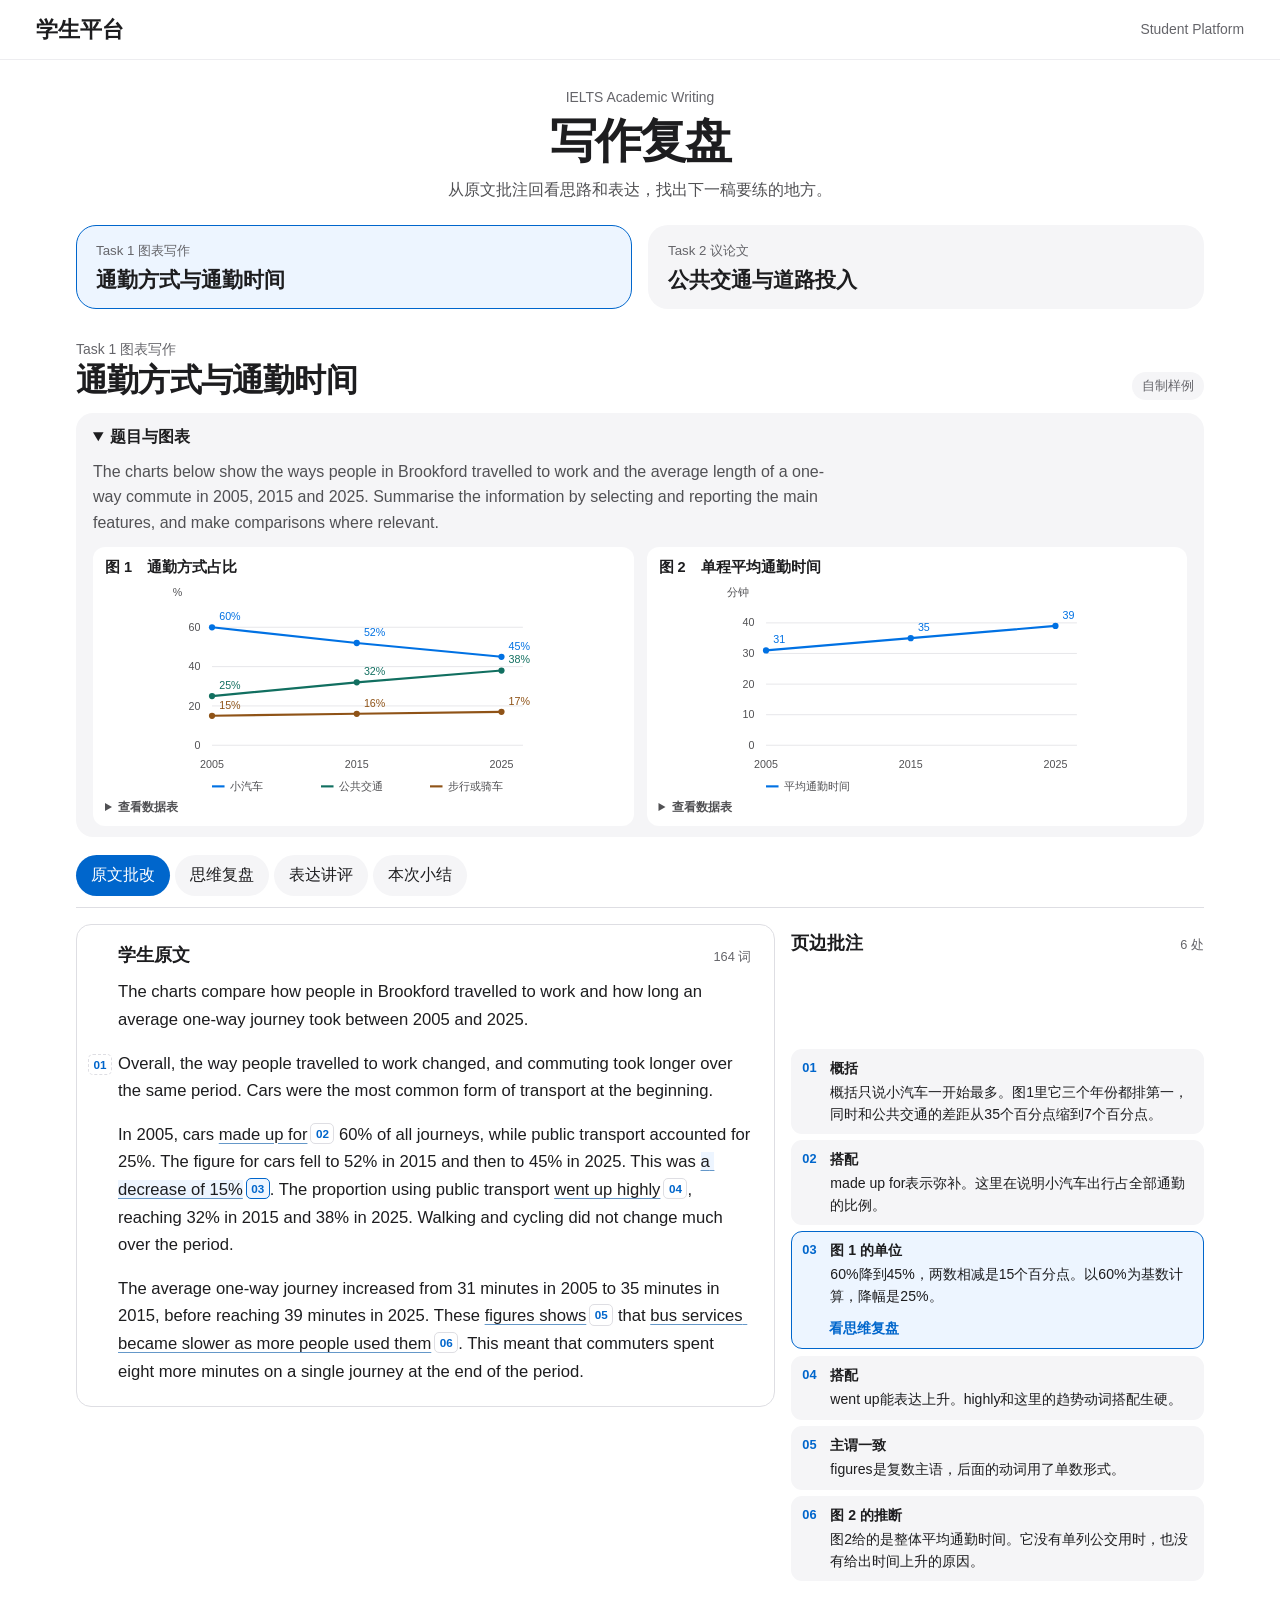
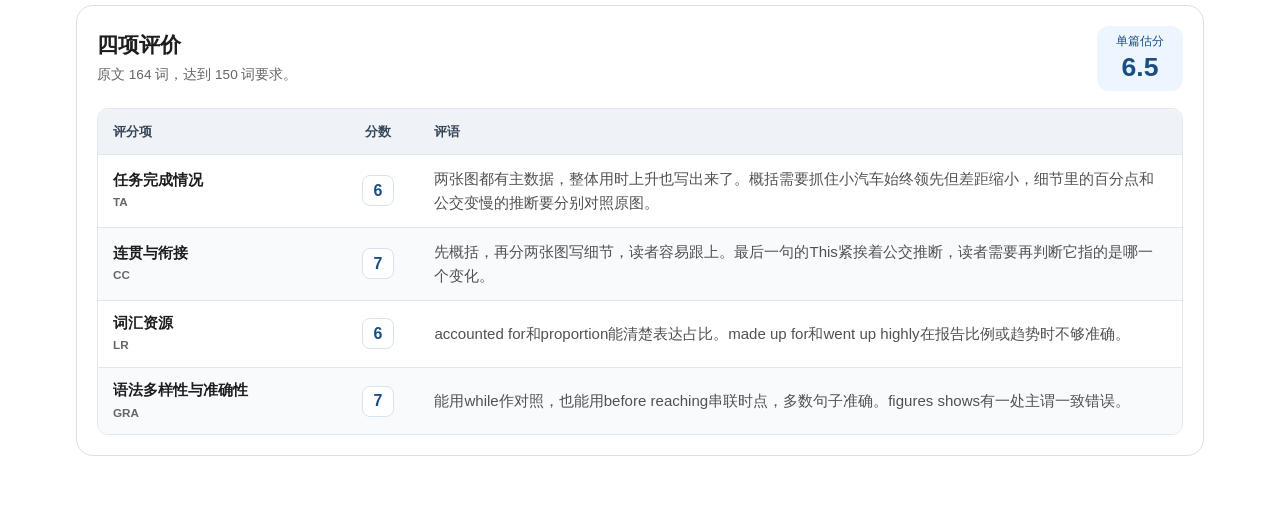
==== index.html @ 85847b87 "Publish the standalone v3 writing review" ====
<!doctype html>
<html lang="zh-CN">
<head>
  <meta charset="utf-8">
  <meta name="viewport" content="width=device-width, initial-scale=1">
  <title>学生平台写作复盘</title>
  <link rel="stylesheet" href="writing-review.css?v=assessment-3">
  <script src="writing-samples.js?v=assessment-3" defer></script>
  <script src="writing-review.js?v=assessment-3" defer></script>
</head>
<body>
  <header class="site-header">
    <div><a href="https://chaoimhinalmansour.github.io/studentplatform/">学生平台</a><span>Student Platform</span></div>
  </header>
  <main class="page">
    <section class="hero">
      <p class="kicker">IELTS Academic Writing</p>
      <h1>写作复盘</h1>
      <p>从原文批注回看思路和表达，找出下一稿要练的地方。</p>
    </section>
    <nav class="sample-list" aria-label="写作复盘样例">
      <button type="button" data-sample="task1" aria-pressed="true"><span>Task 1 图表写作</span><strong>通勤方式与通勤时间</strong></button>
      <button type="button" data-sample="task2" aria-pressed="false"><span>Task 2 议论文</span><strong>公共交通与道路投入</strong></button>
    </nav>
    <article class="review" aria-labelledby="task-title">
      <header class="task-header">
        <div><p class="kicker" id="task-label"></p><h2 id="task-title"></h2></div>
        <span class="sample-tag">自制样例</span>
      </header>
      <details id="task-material" class="material" open>
        <summary id="material-title">题目与图表</summary>
        <div id="task-prompt" lang="en"></div>
        <div id="task-figures" class="figures"></div>
      </details>
      <div class="view-tabs" role="tablist" aria-label="复盘内容">
        <button type="button" id="tab-source" role="tab" data-view="source" aria-selected="true" aria-controls="panel-source">原文批改</button>
        <button type="button" id="tab-thought" role="tab" data-view="thought" aria-selected="false" aria-controls="panel-thought" tabindex="-1">思维复盘</button>
        <button type="button" id="tab-language" role="tab" data-view="language" aria-selected="false" aria-controls="panel-language" tabindex="-1">表达讲评</button>
        <button type="button" id="tab-summary" role="tab" data-view="summary" aria-selected="false" aria-controls="panel-summary" tabindex="-1">本次小结</button>
      </div>
      <section id="panel-source" role="tabpanel" aria-labelledby="tab-source"></section>
      <section id="panel-thought" role="tabpanel" aria-labelledby="tab-thought" hidden></section>
      <section id="panel-language" role="tabpanel" aria-labelledby="tab-language" hidden></section>
      <section id="panel-summary" role="tabpanel" aria-labelledby="tab-summary" hidden></section>
      <p id="review-status" class="sr-only" aria-live="polite"></p>
      <noscript>请启用 JavaScript 以查看样稿和批注。</noscript>
    </article>
  </main>
</body>
</html>
---- writing-review.css ----
:root {
  --ink: #1d1d1f;
  --muted: #515154;
  --secondary: #65656a;
  --line: #dedee3;
  --surface: #f5f5f7;
  --blue: #0066cc;
  --light-blue: #edf5ff;
  --warm: #784715;
  --light-warm: #fff6e9;
  font: 16px/1.6 -apple-system, BlinkMacSystemFont, Arial, "PingFang SC", "HarmonyOS Sans SC", "Microsoft YaHei", sans-serif;
  color: var(--ink);
  background: #fff;
}
* { box-sizing: border-box; }
body, h1, h2, h3, h4, p, figure, dl, dd { margin: 0; }
[hidden] { display: none !important; }
button { font: inherit; color: inherit; cursor: pointer; }
a { color: var(--blue); }
button:focus-visible, a:focus-visible, summary:focus-visible { outline: 2px solid var(--blue); outline-offset: 3px; }
.site-header { border-bottom: 1px solid #ededf0; }
.site-header div { max-width: 1260px; min-height: 59px; margin: auto; padding: 8px 26px; display: flex; justify-content: space-between; align-items: center; gap: 12px; }
.site-header a { color: var(--ink); font-size: 22px; font-weight: 730; text-decoration: none; }
.site-header span, .kicker { color: var(--secondary); font-size: .87rem; }
.page { max-width: 1180px; margin: auto; padding: 26px 26px 56px; }
.hero { text-align: center; margin-bottom: 23px; }
.hero h1 { font-size: clamp(32px, 5vw, 47px); letter-spacing: -.045em; line-height: 1.2; margin: 5px 0 7px; }
.hero p:last-child { color: var(--muted); }
.sample-list { display: grid; grid-template-columns: repeat(2, minmax(0, 1fr)); gap: 16px; margin-bottom: 29px; }
.sample-list button { text-align: left; background: var(--surface); border: 1px solid transparent; border-radius: 20px; padding: 14px 19px; }
.sample-list button[aria-pressed="true"] { background: var(--light-blue); border-color: var(--blue); }
.sample-list span, .sample-list strong { display: block; }
.sample-list span { font-size: .83rem; color: var(--secondary); }
.sample-list strong { font-size: clamp(16px, 2.3vw, 21px); line-height: 1.4; margin-top: 3px; }
.task-header { display: flex; justify-content: space-between; align-items: end; gap: 10px; margin-bottom: 13px; }
h2 { font-size: clamp(23px, 3vw, 32px); letter-spacing: -.025em; line-height: 1.25; }
h3 { font-size: 1.15rem; line-height: 1.35; }
.sample-tag { flex: none; color: var(--secondary); font-size: .8rem; background: var(--surface); border-radius: 20px; padding: 4px 10px; }
.material { background: var(--surface); border-radius: 17px; padding: 11px 17px; margin-bottom: 18px; }
.material summary, .outline summary, .figure-values summary { cursor: pointer; font-weight: 650; }
#task-prompt { margin: 9px 0 4px; max-width: 83ch; color: var(--muted); }
.figures { display: grid; grid-template-columns: repeat(2, minmax(0, 1fr)); gap: 13px; margin-top: 11px; }
.figures:empty { display: none; }
.figures figure { min-width: 0; background: #fff; border-radius: 12px; padding: 9px 12px 8px; }
figcaption { font-size: .91rem; font-weight: 650; }
.question-chart { display: block; width: auto; max-width: 100%; height: auto; max-height: 219px; margin-inline: auto; }
.figure-values { font-size: .77rem; color: var(--muted); }
.figure-values table { width: 100%; border-collapse: collapse; text-align: right; margin: 4px 0; }
.figure-values td, .figure-values th { border-top: 1px solid var(--line); padding: 3px; }
.figure-values th:first-child { text-align: left; }
.view-tabs { display: flex; flex-wrap: wrap; gap: 5px; padding-bottom: 11px; margin-bottom: 16px; border-bottom: 1px solid var(--line); }
.view-tabs button { min-height: 41px; padding: 5px 15px; border: 0; border-radius: 22px; background: var(--surface); }
.view-tabs button[aria-selected="true"] { color: #fff; background: var(--blue); }
.reading { display: grid; grid-template-columns: minmax(0, 62%) minmax(0, 1fr); gap: 16px; align-items: start; }
.paper { background: #fff; border: 1px solid var(--line); border-radius: 15px; padding: 18px 23px 21px 41px; }
.paper-top, .margin-top { display: flex; justify-content: space-between; gap: 5px; align-items: baseline; margin-bottom: 11px; }
.paper-top span, .margin-top span { color: var(--secondary); font-size: .8rem; }
.margin-top { padding-top: 7px; }
.paragraph { position: relative; font-size: 1.04rem; line-height: 1.66; white-space: pre-wrap; overflow-wrap: anywhere; scroll-margin-top: 14px; }
.paragraph + .paragraph { margin-top: 16px; }
.phrase { text-decoration: underline; text-decoration-color: #6598c9; text-underline-offset: .19em; }
.phrase.is-selected, .paragraph.is-selected { background: var(--light-blue); }
.pin { display: inline-block; vertical-align: .18em; margin-left: 3px; padding: 0 4px; min-width: 24px; border: 1px solid var(--line); border-radius: 5px; background: #fff; color: var(--blue); font-size: .73rem; font-weight: 700; }
.pin[aria-pressed="true"] { border-color: var(--blue); background: var(--light-blue); }
.paragraph-pin { position: absolute; left: -33px; top: 4px; border-style: dashed; }
.notes { display: grid; position: relative; gap: 7px; }
.margin-note { min-width: 0; background: var(--surface); border: 1px solid transparent; border-radius: 11px; scroll-margin-top: 14px; }
.margin-note.is-selected { border-color: var(--blue); background: var(--light-blue); }
.note-body { width: 100%; display: grid; grid-template-columns: 23px minmax(0, 1fr); gap: 5px; text-align: left; border: 0; background: transparent; padding: 8px 10px; font-size: .88rem; line-height: 1.5; }
.note-body strong, .note-body span span { display: block; }
.note-body strong { margin-bottom: 3px; }
.number { color: var(--blue); font-size: .8rem; font-weight: 700; }
.margin-note:not(.is-selected) .note-more { display: none; }
.reading.aligned .margin-note { position: absolute; inset-inline: 0; top: var(--note-top); }
.text-button { border: 0; background: transparent; color: var(--blue); padding: 3px 0; text-align: left; font-size: .85rem; font-weight: 650; }
.text-button:hover { text-decoration: underline; }
.note-more { margin: 0 9px 6px 37px; }
.assessment {
  margin-top: 24px;
  padding: 20px;
  border: 1px solid var(--line);
  border-radius: 17px;
  background: #fff;
}
.assessment-title { display: flex; align-items: center; justify-content: space-between; gap: 14px; margin-bottom: 17px; }
.assessment-title h3 { font-size: 1.32rem; }
.assessment-title p { color: var(--secondary); font-size: .85rem; margin-top: 4px; }
.assessment-total {
  flex: none;
  min-width: 86px;
  padding: 6px 15px 8px;
  border-radius: 12px;
  background: var(--light-blue);
  color: #194f83;
  text-align: center;
}
.assessment-total span { display: block; font-size: .78rem; }
.assessment-total strong { display: block; font-size: 1.66rem; font-variant-numeric: tabular-nums; line-height: 1.14; }
.assessment-frame { border: 1px solid #e1e7ef; border-radius: 11px; overflow: hidden; }
.assessment-table { width: 100%; table-layout: fixed; border-collapse: collapse; text-align: left; }
.criterion-col { width: 22%; }
.score-col { width: 83px; }
.assessment-table th, .assessment-table td { padding: 12px 15px; vertical-align: middle; }
.assessment-table thead { background: #eff3f8; color: #38475a; font-size: .82rem; }
.assessment-table tbody tr { border-top: 1px solid #e1e7ef; }
.assessment-table tbody tr:nth-child(even) { background: #f8fafc; }
.criterion-name { display: block; font-size: .93rem; font-weight: 650; line-height: 1.38; }
.criterion-code { display: block; margin-top: 3px; color: var(--secondary); font-size: .73rem; font-weight: 600; }
.assessment-table .criterion-score { text-align: center; }
.criterion-score span {
  display: inline-grid;
  place-items: center;
  min-width: 32px;
  min-height: 31px;
  border: 1px solid #d8e3f1;
  border-radius: 8px;
  background: #fff;
  color: #194f83;
  font-variant-numeric: tabular-nums;
  font-weight: 700;
}
.criterion-feedback, .section-intro { color: var(--muted); }
.criterion-feedback { font-size: .94rem; overflow-wrap: anywhere; }
.section-intro { margin: 4px 0 14px; }
.outline, .lesson, .summary-box { background: var(--surface); border-radius: 16px; padding: 14px 16px; margin-bottom: 13px; }
.outline ul { list-style: none; margin: 9px 0 0; padding: 0; }
.outline li + li { margin-top: 5px; }
.mindmap-heading { display: flex; align-items: start; justify-content: space-between; gap: 12px; margin: 4px 0 15px; }
.mindmap-heading h3 { font-size: 1.36rem; }
.mindmap-heading p { margin-top: 4px; color: var(--muted); font-size: .91rem; }
.map-total { flex: none; color: #6a4019; background: #fbefe0; border-radius: 24px; padding: 5px 11px; font-size: .82rem; }
.mindmap-layout { display: grid; grid-template-columns: minmax(0, 1.96fr) minmax(0, 1fr); align-items: start; gap: 16px; }
.mind-board {
  isolation: isolate;
  position: relative;
  display: grid;
  grid-template-columns: minmax(118px, .83fr) minmax(0, 2.9fr);
  align-items: center;
  gap: 25px;
  padding: 20px;
  border: 1px solid #dbe5f0;
  border-radius: 19px;
  background: radial-gradient(circle at 1px 1px, #dce7f2 1px, transparent 1.2px) 0 0 / 15px 15px, #f6f9fd;
}
.map-wires { position: absolute; inset: 0; width: 100%; height: 100%; pointer-events: none; }
.map-wires path { fill: none; stroke: #98afc7; stroke-width: 1.5; }
.map-wires path.wire-gap { stroke: #bb8959; stroke-dasharray: 4 3; }
.map-wires path.wire-active { stroke: #2365ae; stroke-width: 2.5; }
.map-root, .map-topic, .map-node { position: relative; z-index: 1; border-radius: 12px; overflow-wrap: anywhere; }
.map-root { padding: 12px 11px; background: #214c80; color: #fff; }
.map-root > span { font-size: .72rem; letter-spacing: .04em; color: #d9e7fa; }
.map-root > strong, .map-topic > strong, .map-node > strong { display: block; line-height: 1.38; }
.map-root > strong { font-size: .98rem; margin-top: 3px; }
.map-root > p { font-size: .76rem; line-height: 1.52; color: #e7effc; margin-top: 6px; }
.map-branches { display: grid; gap: 24px; min-width: 0; }
.map-branch { display: grid; grid-template-columns: minmax(102px, .91fr) minmax(0, 1.68fr); align-items: center; gap: 25px; }
.map-topic { border: 1px solid #b9cde4; background: #ebf3ff; color: #1d4776; padding: 9px 10px; }
.map-topic > span { display: block; font-size: .76rem; margin-bottom: 2px; }
.map-topic > strong { font-size: .88rem; }
.map-leaves { display: grid; gap: 8px; list-style: none; margin: 0; padding: 0; min-width: 0; }
.map-leaves.map-sequence { gap: 14px; }
.map-node { text-align: left; width: 100%; padding: 7px 10px 8px; background: #fff; border: 1px solid #c5d3e3; }
.map-node-label { display: flex; gap: 5px; align-items: center; margin-bottom: 3px; color: #455d76; font-size: .72rem; }
.map-node > strong { font-size: .9rem; }
.map-node.map-gap { background: #fff8ec; border-color: #c89665; }
.map-gap .map-node-label, .inspect-gap .map-inspector-label { color: #75461d; }
.map-node:hover { border-color: #4075ac; }
.map-node[aria-pressed="true"] { border-color: #2365ae; box-shadow: inset 0 0 0 1px #2365ae; }
.map-number { flex: none; padding: 1px 5px; border-radius: 5px; background: #f3e0c8; color: #67390e; font-size: .72rem; font-weight: 700; }
.mind-inspector { padding: 14px 15px 15px; border: 1px solid #dbe5f0; border-radius: 17px; background: #fff; scroll-margin-top: 12px; }
.mind-inspector.inspect-gap { border-top: 3px solid #b8824b; padding-top: 12px; }
.map-breadcrumb { color: var(--secondary); font-size: .76rem; margin-bottom: 5px; }
.map-inspector-label { display: flex; gap: 6px; align-items: center; color: #455d76; font-size: .79rem; margin-bottom: 3px; }
.mind-inspector h3 { font-size: 1.07rem; margin-bottom: 9px; }
.map-evidence { margin: 6px 0 0; padding: 6px 9px; border-left: 2px solid #7f9ab7; background: #f3f6fa; font-size: .85rem; }
.map-evidence > span { color: var(--secondary); font-size: .72rem; }
.map-proof { font-size: .91rem; margin-top: 9px; }
.map-coaching { margin-top: 8px; }
.map-coaching > div { border-top: 1px solid #e5eaf1; padding: 6px 0 7px; }
.map-coaching dt { font-weight: 700; font-size: .88rem; }
.map-coaching dd { color: var(--muted); font-size: .88rem; line-height: 1.6; }
.map-links { display: flex; gap: 5px 14px; flex-wrap: wrap; margin-top: 4px; }
.map-back { display: none; }
.mindmap-outline { margin-top: 14px; }
.lesson h3, .summary-box h3 { margin-bottom: 7px; }
.quote { background: #fff; border-left: 3px solid #8db2db; margin: 7px 0; padding: 6px 9px; }
.lesson p { margin-bottom: 6px; }
.lesson .example { color: #173d66; font-weight: 600; }
.summary-grid { display: grid; grid-template-columns: repeat(2, minmax(0, 1fr)); gap: 14px; }
.summary-box ul { list-style: none; margin: 0; padding: 0; }
.summary-box li + li { margin-top: 12px; }
.sr-only { position: absolute; width: 1px; height: 1px; margin: -1px; overflow: hidden; clip-path: inset(50%); white-space: nowrap; }
@media (max-width: 980px) {
  .mindmap-layout { grid-template-columns: 1fr; }
  .map-back { display: inline-block; }
}
@media (max-width: 800px) {
  .reading { grid-template-columns: 1fr; }
  .reading.aligned .notes { min-height: 0 !important; }
  .reading.aligned .margin-note { position: relative; inset: auto; }
}
@media (max-width: 650px) {
  .mind-board { grid-template-columns: 1fr; gap: 12px; padding: 13px; }
  .map-wires { display: none; }
  .map-branches { margin-left: 7px; padding-left: 13px; border-left: 1px solid #9bb5ce; gap: 14px; }
  .map-branch { grid-template-columns: 1fr; gap: 7px; }
  .map-leaves { margin-left: 9px; padding-left: 12px; border-left: 1px solid #b7c9dc; }
  .map-topic::before, .map-node::before { content: ""; position: absolute; top: 50%; right: 100%; width: 13px; border-top: 1px solid #a3b8cf; }
}
@media (max-width: 590px) {
  .page { padding: 19px 13px 38px; }
  .site-header div { padding-inline: 14px; }
  .sample-list { gap: 8px; margin-bottom: 22px; }
  .sample-list button { padding: 10px; border-radius: 13px; }
  .figures, .summary-grid { grid-template-columns: 1fr; }
  .view-tabs button { font-size: .88rem; padding-inline: 11px; }
  .paper { padding-right: 12px; }
  .assessment { padding: 12px; }
  .assessment-total { min-width: 72px; padding-inline: 9px; }
  .assessment-table th, .assessment-table td { padding: 9px 7px; }
  .criterion-col { width: 25%; }
  .score-col { width: 44px; }
  .criterion-name, .criterion-feedback { font-size: .85rem; }
  .criterion-score span { min-width: 27px; min-height: 28px; }
}
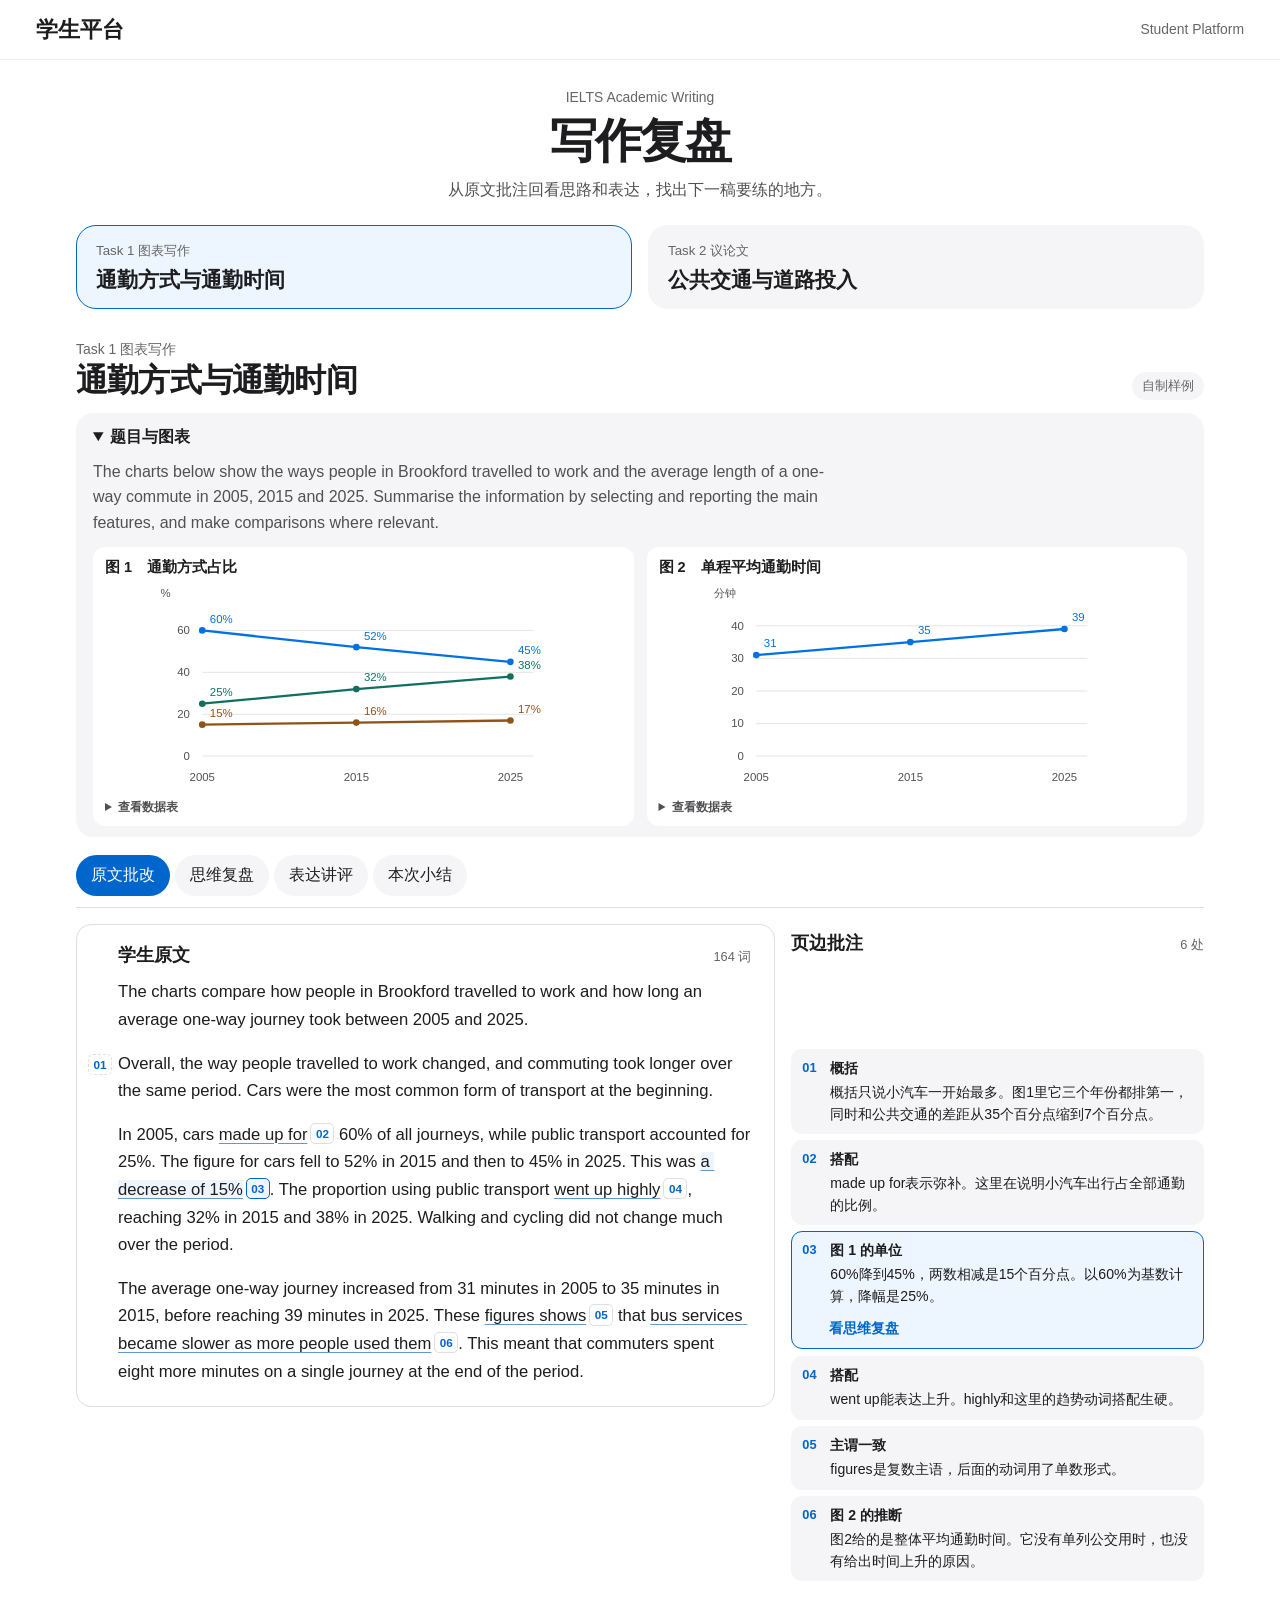
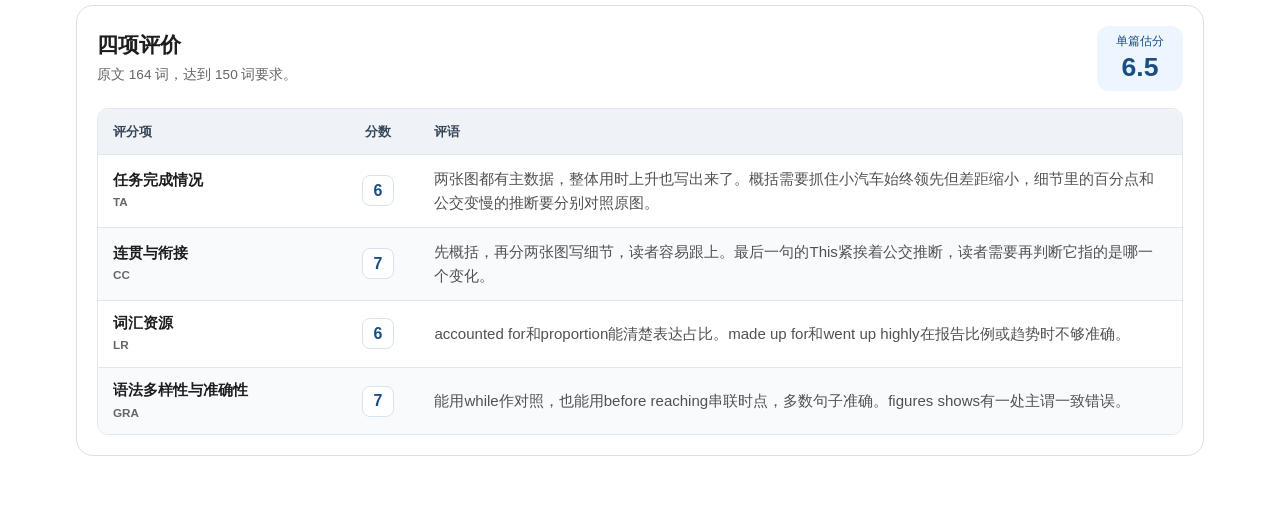
==== commit 94151cb3: "Restore the original Task 1 question charts" ====
--- a/index.html
+++ b/index.html
@@ -5,7 +5,7 @@
   <meta name="viewport" content="width=device-width, initial-scale=1">
   <title>学生平台写作复盘</title>
   <link rel="stylesheet" href="writing-review.css?v=assessment-3">
-  <script src="writing-samples.js?v=assessment-3" defer></script>
+  <script src="writing-samples.js?v=original-figures-20261110" defer></script>
   <script src="writing-review.js?v=assessment-3" defer></script>
 </head>
 <body>
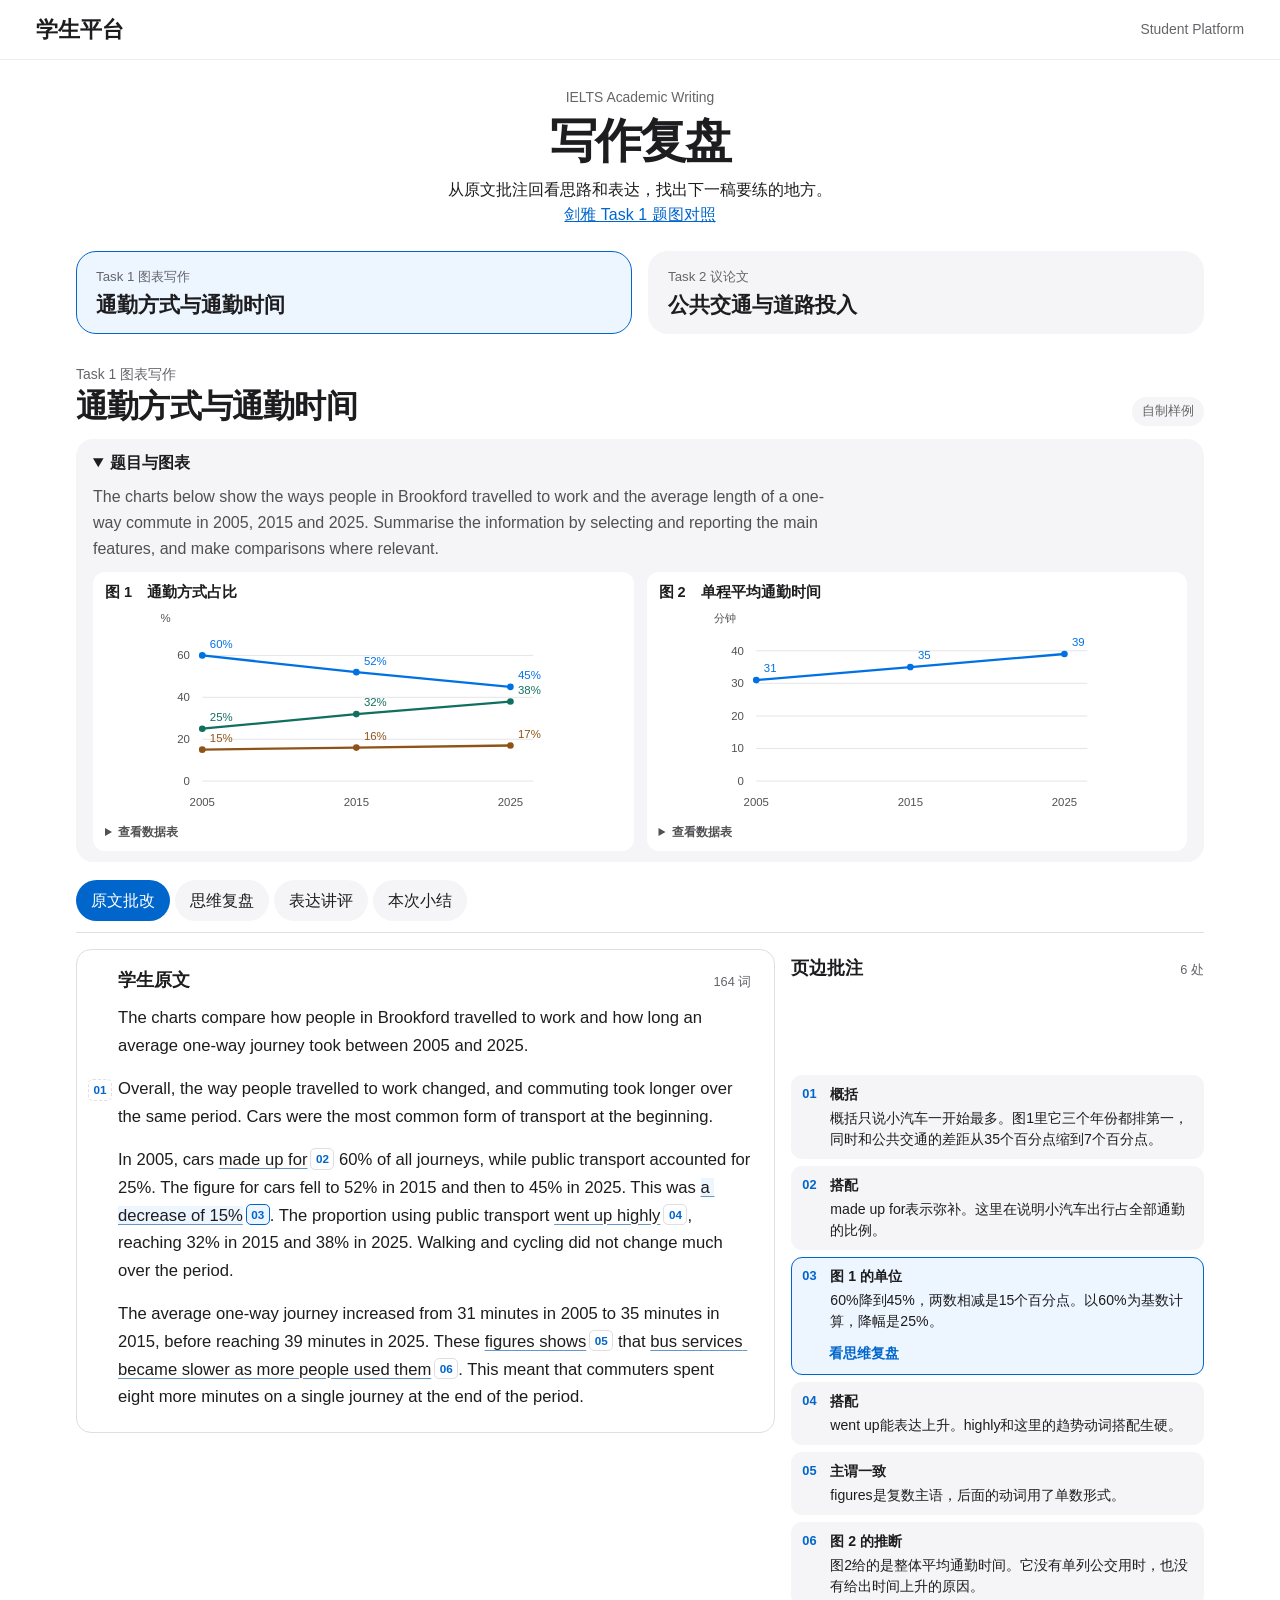
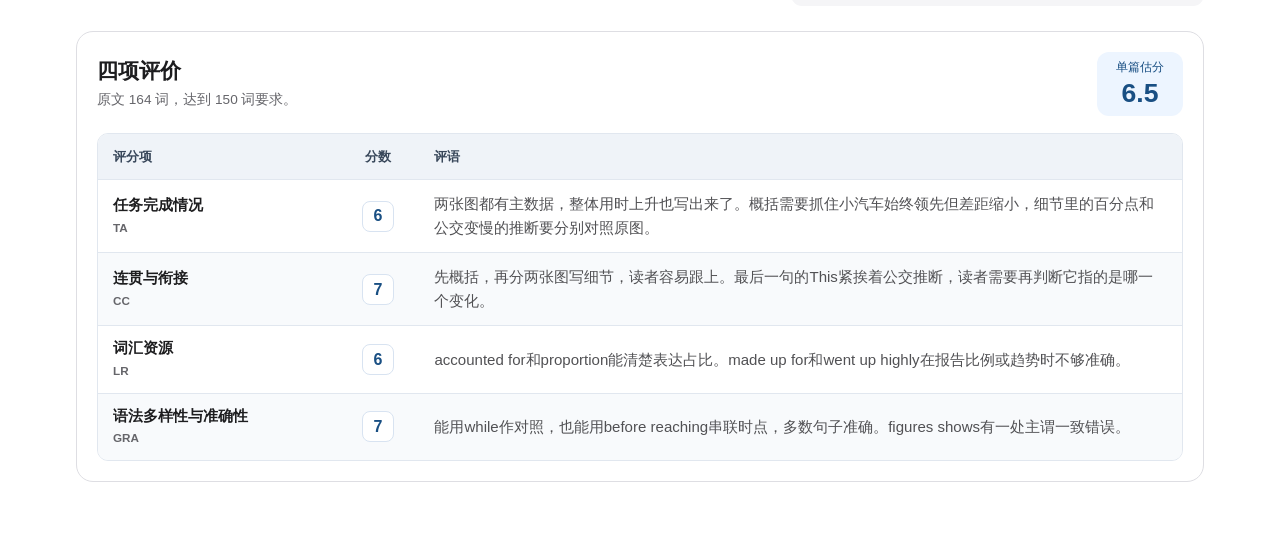
==== commit 64726c65: "Publish the Cambridge Task 1 chart comparison" ====
--- a/index.html
+++ b/index.html
@@ -17,6 +17,7 @@
       <p class="kicker">IELTS Academic Writing</p>
       <h1>写作复盘</h1>
       <p>从原文批注回看思路和表达，找出下一稿要练的地方。</p>
+      <p><a href="cambridge-task1.html">剑雅 Task 1 题图对照</a></p>
     </section>
     <nav class="sample-list" aria-label="写作复盘样例">
       <button type="button" data-sample="task1" aria-pressed="true"><span>Task 1 图表写作</span><strong>通勤方式与通勤时间</strong></button>
